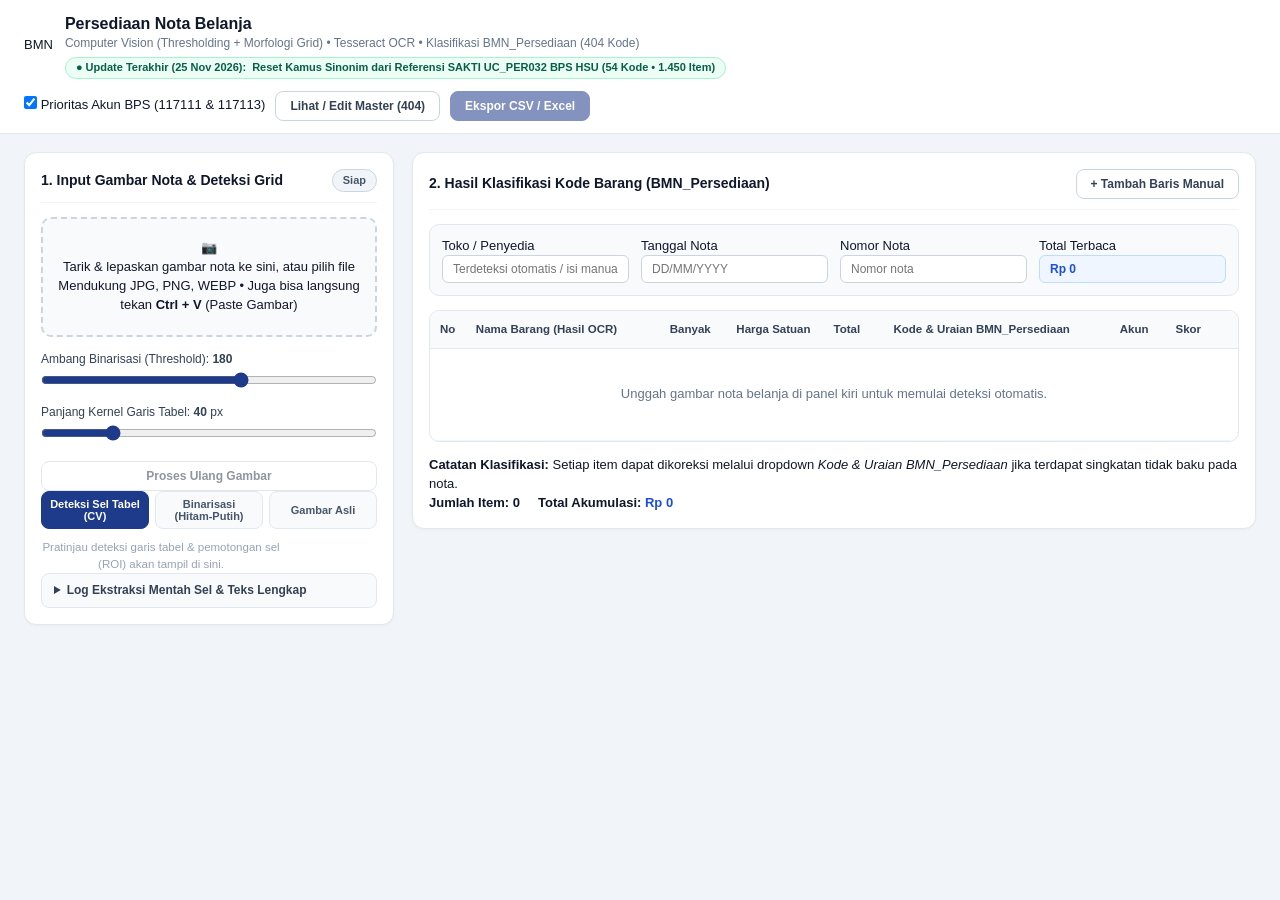
==== index.html @ 42430d2e "v2.5 Tambah editor master kode BMN dan modal scrollable" ====
<!DOCTYPE html>
<html lang="id">
<head>
  <meta charset="UTF-8" />
  <meta name="viewport" content="width=device-width, initial-scale=1.0" />
  <title>Persediaan Nota BMN (CV + OCR Non-AI)</title>
  <link rel="stylesheet" href="styles.css?v=20261125" />
</head>
<body>
  <header class="topbar">
    <div class="brand">
      <div class="logo-box">BMN</div>
      <div>
        <h1>Persediaan Nota Belanja</h1>
        <p class="subtitle">Computer Vision (Thresholding + Morfologi Grid) &bull; Tesseract OCR &bull; Klasifikasi BMN_Persediaan (404 Kode)</p>
        <div style="margin-top: 4px; display: inline-flex; align-items: center; gap: 6px; background: #ecfdf5; border: 1px solid #a7f3d0; color: #065f46; padding: 2px 10px; border-radius: 999px; font-size: 11px; font-weight: 600;">
          <span>&#9679; Update Terakhir (25 Nov 2026):</span>
          <span>Reset Kamus Sinonim dari Referensi SAKTI UC_PER032 BPS HSU (54 Kode &bull; 1.450 Item)</span>
        </div>
      </div>
    </div>
    <div class="header-actions">
      <label class="toggle-chip" title="Sesuai catatan Excel baris 186: Satker BPS menggunakan kode akun 117111 dan 117113">
        <input type="checkbox" id="filterBpsCheck" checked />
        <span>Prioritas Akun BPS (117111 &amp; 117113)</span>
      </label>
      <button id="btnMasterModal" class="btn btn-secondary">Lihat Master Kode (404)</button>
      <button id="btnExportCsv" class="btn btn-primary" disabled>Ekspor CSV / Excel</button>
    </div>
  </header>

  <main class="workspace">
    <!-- Panel Kiri: Input & Visualisasi Computer Vision -->
    <section class="panel left-panel">
      <div class="panel-header">
        <h2>1. Input Gambar Nota &amp; Deteksi Grid</h2>
        <span id="statusBadge" class="badge badge-idle">Siap</span>
      </div>

      <div id="dropZone" class="dropzone">
        <input type="file" id="fileInput" accept="image/*" hidden />
        <div class="drop-icon">&#128247;</div>
        <p class="drop-title">Tarik &amp; lepaskan gambar nota ke sini, atau <span>pilih file</span></p>
        <p class="drop-hint">Mendukung JPG, PNG, WEBP &bull; Juga bisa langsung tekan <strong>Ctrl + V</strong> (Paste Gambar)</p>
      </div>

      <div class="cv-controls">
        <div class="control-group">
          <label for="threshSlider">Ambang Binarisasi (Threshold): <strong id="threshVal">180</strong></label>
          <input type="range" id="threshSlider" min="90" max="240" value="180" />
        </div>
        <div class="control-group">
          <label for="kernelSlider">Panjang Kernel Garis Tabel: <strong id="kernelVal">40</strong> px</label>
          <input type="range" id="kernelSlider" min="20" max="120" value="40" />
        </div>
        <button id="btnReprocess" class="btn btn-secondary btn-sm" disabled>Proses Ulang Gambar</button>
      </div>

      <div class="canvas-tabs">
        <button class="tab-btn active" data-view="overlay">Deteksi Sel Tabel (CV)</button>
        <button class="tab-btn" data-view="binary">Binarisasi (Hitam-Putih)</button>
        <button class="tab-btn" data-view="original">Gambar Asli</button>
      </div>

      <div class="canvas-wrapper">
        <canvas id="previewCanvas"></canvas>
        <div id="emptyCanvasHint" class="empty-hint">Pratinjau deteksi garis tabel &amp; pemotongan sel (ROI) akan tampil di sini.</div>
      </div>

      <div class="progress-box" id="progressBox" style="display:none;">
        <div class="progress-text">
          <span id="progressLabel">Memproses citra...</span>
          <span id="progressPct">0%</span>
        </div>
        <div class="progress-bar"><div id="progressFill" class="progress-fill"></div></div>
      </div>

      <details class="raw-ocr-box">
        <summary>Log Ekstraksi Mentah Sel &amp; Teks Lengkap</summary>
        <pre id="rawTextOutput">Belum ada hasil ekstraksi.</pre>
      </details>
    </section>

    <!-- Panel Kanan: Hasil Ekstraksi & Klasifikasi Kode Barang -->
    <section class="panel right-panel">
      <div class="panel-header">
        <h2>2. Hasil Klasifikasi Kode Barang (BMN_Persediaan)</h2>
        <button id="btnAddRow" class="btn btn-secondary btn-sm">+ Tambah Baris Manual</button>
      </div>

      <div class="meta-grid" id="metaBox">
        <div class="meta-item">
          <span class="meta-label">Toko / Penyedia</span>
          <input type="text" id="metaToko" placeholder="Terdeteksi otomatis / isi manual" />
        </div>
        <div class="meta-item">
          <span class="meta-label">Tanggal Nota</span>
          <input type="text" id="metaTanggal" placeholder="DD/MM/YYYY" />
        </div>
        <div class="meta-item">
          <span class="meta-label">Nomor Nota</span>
          <input type="text" id="metaNomor" placeholder="Nomor nota" />
        </div>
        <div class="meta-item">
          <span class="meta-label">Total Terbaca</span>
          <input type="text" id="metaTotal" readonly value="Rp 0" />
        </div>
      </div>

      <div class="table-container">
        <table id="resultTable">
          <thead>
            <tr>
              <th style="width: 38px;">No</th>
              <th style="width: 24%;">Nama Barang (Hasil OCR)</th>
              <th style="width: 90px;">Banyak</th>
              <th style="width: 110px;">Harga Satuan</th>
              <th style="width: 115px;">Total</th>
              <th style="width: 28%;">Kode &amp; Uraian BMN_Persediaan</th>
              <th style="width: 85px;">Akun</th>
              <th style="width: 65px;">Skor</th>
              <th style="width: 36px;"></th>
            </tr>
          </thead>
          <tbody id="resultBody">
            <tr class="empty-row">
              <td colspan="9">Unggah gambar nota belanja di panel kiri untuk memulai deteksi otomatis.</td>
            </tr>
          </tbody>
        </table>
      </div>

      <div class="summary-footer">
        <div class="summary-note">
          <strong>Catatan Klasifikasi:</strong> Setiap item dapat dikoreksi melalui dropdown <em>Kode &amp; Uraian BMN_Persediaan</em> jika terdapat singkatan tidak baku pada nota.
        </div>
        <div class="summary-totals">
          <div>Jumlah Item: <strong id="sumItems">0</strong></div>
          <div>Total Akumulasi: <strong id="sumGrandTotal">Rp 0</strong></div>
        </div>
      </div>
    </section>
  </main>

  <!-- Modal Referensi Master Kode Barang -->
  <div id="masterModal" class="modal" style="display:none;">
    <div class="modal-content">
      <div class="modal-header">
        <h3>Referensi Master BMN_Persediaan (Sheet: BMN_Persediaan)</h3>
        <button id="closeModal" class="btn-close">&times;</button>
      </div>
      <div class="modal-search">
        <input type="text" id="searchMasterInput" placeholder="Cari kode barang (10103...), uraian barang, atau kode akun (117111 / 117113)..." />
      </div>
      <div class="modal-table-wrap">
        <table>
          <thead>
            <tr>
              <th>Kode Barang (kd_brg)</th>
              <th>Uraian Sub-Sub Kelompok (ur_sskel)</th>
              <th>Kode Akun</th>
              <th>Uraian Akun</th>
            </tr>
          </thead>
          <tbody id="masterTableBody"></tbody>
        </table>
      </div>
    </div>
  </div>

  <!-- Datalist untuk Autocomplete Kode Barang di Tabel -->
  <datalist id="bmnDatalist"></datalist>

  <script src="master_bmn.js?v=20261125-v3"></script>
  <script src="lib/tesseract.min.js"></script>
  <script src="cv_ocr_engine.js?v=20261125-v3"></script>
  <script src="app.js?v=20261125-v5"></script>
</body>
</html>
---- styles.css ----
/* =========================================================
   TAMPILAN ASLI - DETEKTOR PERSEDIAAN NOTA BELANJA BMN
   ========================================================= */
* {
  box-sizing: border-box;
  margin: 0;
  padding: 0;
}

body {
  font-family: -apple-system, BlinkMacSystemFont, "Segoe UI", Roboto, Helvetica, Arial, sans-serif;
  background-color: #f1f5f9;
  color: #0f172a;
  font-size: 13px;
  line-height: 1.45;
}

/* Header Utama */
header, .app-header {
  background-color: #ffffff;
  border-bottom: 1px solid #e2e8f0;
  padding: 12px 24px;
  display: flex;
  align-items: center;
  justify-content: space-between;
  flex-wrap: wrap;
  gap: 12px;
}

.brand, .header-left {
  display: flex;
  align-items: center;
  gap: 12px;
}

.logo-badge, .brand-badge {
  background-color: #1e3a8a;
  color: #ffffff;
  font-weight: 700;
  font-size: 13px;
  padding: 8px 12px;
  border-radius: 8px;
  letter-spacing: 0.5px;
}

header h1, .app-header h1 {
  font-size: 16px;
  font-weight: 700;
  color: #0f172a;
}

header p, .subtitle {
  font-size: 12px;
  color: #64748b;
}

.header-actions, .header-right {
  display: flex;
  align-items: center;
  gap: 10px;
  flex-wrap: wrap;
}

.bps-filter, .filter-pill {
  display: flex;
  align-items: center;
  gap: 6px;
  background-color: #eff6ff;
  border: 1px solid #bfdbfe;
  color: #1d4ed8;
  padding: 6px 12px;
  border-radius: 8px;
  font-weight: 600;
  font-size: 12px;
  cursor: pointer;
}

/* Layout 2 Kolom Utama */
main, .main-grid, .container {
  display: grid;
  grid-template-columns: 370px 1fr;
  gap: 18px;
  padding: 18px 24px;
  align-items: start;
}

@media (max-width: 1024px) {
  main, .main-grid, .container {
    grid-template-columns: 1fr;
  }
}

/* Panel / Kartu */
.card, .panel, section {
  background-color: #ffffff;
  border: 1px solid #e2e8f0;
  border-radius: 12px;
  padding: 16px;
  box-shadow: 0 1px 3px rgba(15, 23, 42, 0.04);
}

.card-header, .panel-header {
  display: flex;
  align-items: center;
  justify-content: space-between;
  margin-bottom: 14px;
  padding-bottom: 10px;
  border-bottom: 1px solid #f1f5f9;
}

.card-header h2, .panel-header h2 {
  font-size: 14px;
  font-weight: 700;
  color: #0f172a;
}

/* Badge Status */
.badge {
  font-size: 11px;
  font-weight: 600;
  padding: 3px 10px;
  border-radius: 999px;
}

.badge-idle {
  background-color: #f1f5f9;
  color: #475569;
  border: 1px solid #cbd5e1;
}

.badge-run {
  background-color: #dbeafe;
  color: #1d4ed8;
}

.badge-done {
  background-color: #dcfce7;
  color: #15803d;
}

/* Drop Zone Upload */
#dropZone, .drop-zone {
  border: 2px dashed #cbd5e1;
  background-color: #f8fafc;
  border-radius: 10px;
  padding: 20px 14px;
  text-align: center;
  cursor: pointer;
  transition: all 0.2s ease;
  margin-bottom: 14px;
}

#dropZone:hover, #dropZone.dragover {
  border-color: #2563eb;
  background-color: #eff6ff;
}

#dropZone a, .link-text {
  color: #2563eb;
  text-decoration: underline;
  font-weight: 600;
}

/* Kotak Slider & Parameter CV */
.controls-box, .param-box {
  background-color: #f8fafc;
  border: 1px solid #e2e8f0;
  border-radius: 10px;
  padding: 12px;
  margin-bottom: 14px;
}

.control-group {
  margin-bottom: 10px;
}

.control-group label {
  display: block;
  font-size: 12px;
  color: #334155;
  margin-bottom: 4px;
}

input[type="range"] {
  width: 100%;
  accent-color: #1e3a8a;
  cursor: pointer;
}

/* Tombol-Tombol */
button, .btn {
  font-family: inherit;
  font-size: 12px;
  font-weight: 600;
  padding: 7px 14px;
  border-radius: 8px;
  border: 1px solid #cbd5e1;
  background-color: #ffffff;
  color: #334155;
  cursor: pointer;
  transition: all 0.15s ease;
}

button:hover:not(:disabled) {
  background-color: #f8fafc;
  border-color: #94a3b8;
}

button:disabled {
  opacity: 0.55;
  cursor: not-allowed;
}

#btnReprocess {
  width: 100%;
  margin-top: 4px;
}

#btnExportCsv {
  background-color: #1e3a8a;
  border-color: #1e3a8a;
  color: #ffffff;
}

#btnExportCsv:hover:not(:disabled) {
  background-color: #1d4ed8;
}

/* Tab Pratinjau Kanvas */
.canvas-tabs, .tabs {
  display: grid;
  grid-template-columns: repeat(3, 1fr);
  gap: 6px;
  margin-bottom: 10px;
}

.tab-btn {
  padding: 6px 8px;
  font-size: 11px;
  text-align: center;
  background-color: #f8fafc;
  border: 1px solid #e2e8f0;
  color: #475569;
}

.tab-btn.active {
  background-color: #1e3a8a;
  border-color: #1e3a8a;
  color: #ffffff;
}

/* Kotak Pratinjau Kanvas */
.canvas-wrap, .preview-box {
  background-color: #0f172a;
  border-radius: 10px;
  min-height: 220px;
  display: flex;
  align-items: center;
  justify-content: center;
  overflow: hidden;
  padding: 12px;
  margin-bottom: 12px;
}

#emptyCanvasHint {
  color: #94a3b8;
  font-size: 11.5px;
  text-align: center;
  max-width: 240px;
}

#previewCanvas {
  max-width: 100%;
  height: auto;
  border-radius: 6px;
  display: none;
}

/* Progress Bar */
#progressBox {
  display: none;
  flex-direction: column;
  gap: 4px;
  margin-bottom: 12px;
  background-color: #f8fafc;
  padding: 8px 10px;
  border-radius: 8px;
  border: 1px solid #e2e8f0;
}

.progress-bar {
  width: 100%;
  height: 6px;
  background-color: #e2e8f0;
  border-radius: 999px;
  overflow: hidden;
}

#progressFill {
  height: 100%;
  width: 0%;
  background-color: #2563eb;
  transition: width 0.2s ease;
}

/* Log Mentah OCR */
details {
  background-color: #f8fafc;
  border: 1px solid #e2e8f0;
  border-radius: 8px;
  padding: 8px 12px;
}

details summary {
  cursor: pointer;
  font-weight: 600;
  font-size: 12px;
  color: #334155;
}

#rawTextOutput {
  margin-top: 8px;
  background-color: #0f172a;
  color: #e2e8f0;
  padding: 10px;
  border-radius: 6px;
  font-family: Consolas, monospace;
  font-size: 11px;
  max-height: 180px;
  overflow: auto;
  white-space: pre-wrap;
}

/* Metadata Header Nota (Panel Kanan) */
.meta-grid {
  display: grid;
  grid-template-columns: repeat(4, 1fr);
  gap: 12px;
  background-color: #f8fafc;
  border: 1px solid #e2e8f0;
  border-radius: 10px;
  padding: 12px;
  margin-bottom: 14px;
}

@media (max-width: 900px) {
  .meta-grid {
    grid-template-columns: repeat(2, 1fr);
  }
}

.meta-item label {
  display: block;
  font-size: 11px;
  font-weight: 600;
  color: #475569;
  margin-bottom: 4px;
}

input[type="text"],
input[type="number"],
input[type="search"] {
  width: 100%;
  padding: 6px 10px;
  border: 1px solid #cbd5e1;
  border-radius: 6px;
  font-size: 12px;
  background-color: #ffffff;
  color: #0f172a;
}

input:focus {
  outline: none;
  border-color: #2563eb;
  box-shadow: 0 0 0 2px rgba(37, 99, 235, 0.15);
}

#metaTotal {
  background-color: #eff6ff;
  border-color: #bfdbfe;
  color: #1d4ed8;
  font-weight: 700;
}

/* Tabel Hasil Klasifikasi */
.table-wrap, .table-container {
  width: 100%;
  overflow-x: auto;
  border: 1px solid #e2e8f0;
  border-radius: 10px;
  margin-bottom: 14px;
}

table {
  width: 100%;
  border-collapse: collapse;
  text-align: left;
}

thead th {
  background-color: #f8fafc;
  color: #334155;
  font-size: 11.5px;
  font-weight: 700;
  padding: 10px;
  border-bottom: 1px solid #e2e8f0;
  white-space: nowrap;
}

tbody td {
  padding: 8px 10px;
  border-bottom: 1px solid #f1f5f9;
  vertical-align: middle;
}

tbody tr:hover {
  background-color: #f8fafc;
}

.empty-row td {
  text-align: center;
  color: #64748b;
  padding: 36px 16px;
}

.inp-banyak {
  width: 85px !important;
}

.num-input {
  width: 105px !important;
  text-align: right;
}

.inp-kode {
  min-width: 240px !important;
}

/* Pill Skor & Tombol Hapus */
.score-pill {
  display: inline-block;
  padding: 2px 8px;
  border-radius: 999px;
  font-size: 11px;
  font-weight: 700;
}

.score-high {
  background-color: #dcfce7;
  color: #15803d;
}

.score-med {
  background-color: #fef3c7;
  color: #b45309;
}

.score-low {
  background-color: #fee2e2;
  color: #b91c1c;
}

.btn-del {
  background-color: #fee2e2;
  border-color: #fecaca;
  color: #dc2626;
  padding: 4px 8px;
  font-weight: 700;
}

.btn-del:hover {
  background-color: #dc2626;
  color: #ffffff;
}

/* Footer Summary Bar */
.summary-bar, .footer-note {
  display: flex;
  align-items: center;
  justify-content: space-between;
  flex-wrap: wrap;
  gap: 10px;
  background-color: #f8fafc;
  border: 1px solid #e2e8f0;
  border-radius: 10px;
  padding: 10px 14px;
  font-size: 12px;
  color: #475569;
}

.summary-totals {
  display: flex;
  gap: 18px;
  font-weight: 600;
  color: #0f172a;
}

#sumGrandTotal {
  color: #1d4ed8;
  font-weight: 700;
}

/* Modal Master Kode Barang */
#masterModal {
  display: none;
  position: fixed;
  inset: 0;
  background-color: rgba(15, 23, 42, 0.55);
  align-items: center;
  justify-content: center;
  padding: 20px;
  z-index: 999;
}

.modal-content {
  background-color: #ffffff;
  border-radius: 12px;
  width: 100%;
  max-width: 820px;
  max-height: 85vh;
  display: flex;
  flex-direction: column;
  padding: 18px;
  box-shadow: 0 20px 25px -5px rgba(0, 0, 0, 0.15);
}

.modal-body {
  overflow-y: auto;
  margin-top: 12px;
  border: 1px solid #e2e8f0;
  border-radius: 8px;
}
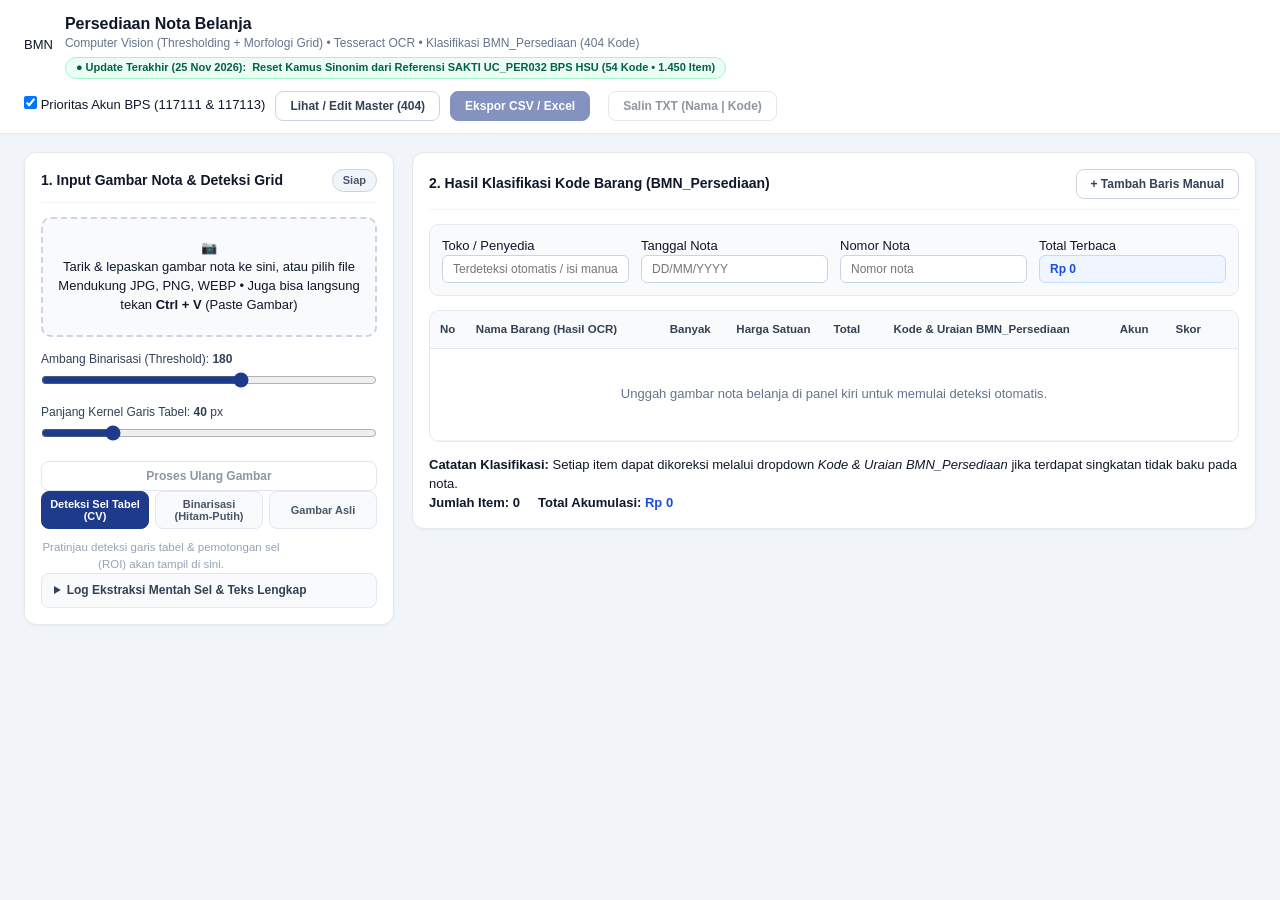
==== commit 74e4404a: "Tambah fitur salin format TXT 2 kolom (nama barang | kode barang)" ====
--- a/index.html
+++ b/index.html
@@ -171,9 +171,9 @@
   <!-- Datalist untuk Autocomplete Kode Barang di Tabel -->
   <datalist id="bmnDatalist"></datalist>
 
-  <script src="master_bmn.js?v=20261125-v3"></script>
   <script src="lib/tesseract.min.js"></script>
-  <script src="cv_ocr_engine.js?v=20261125-v3"></script>
-  <script src="app.js?v=20261125-v5"></script>
+  <script src="master_bmn.js?v=20261126-new"></script>
+  <script src="cv_ocr_engine.js?v=20261126-new"></script>
+  <script src="app.js?v=20261127-v10"></script>
 </body>
 </html>
